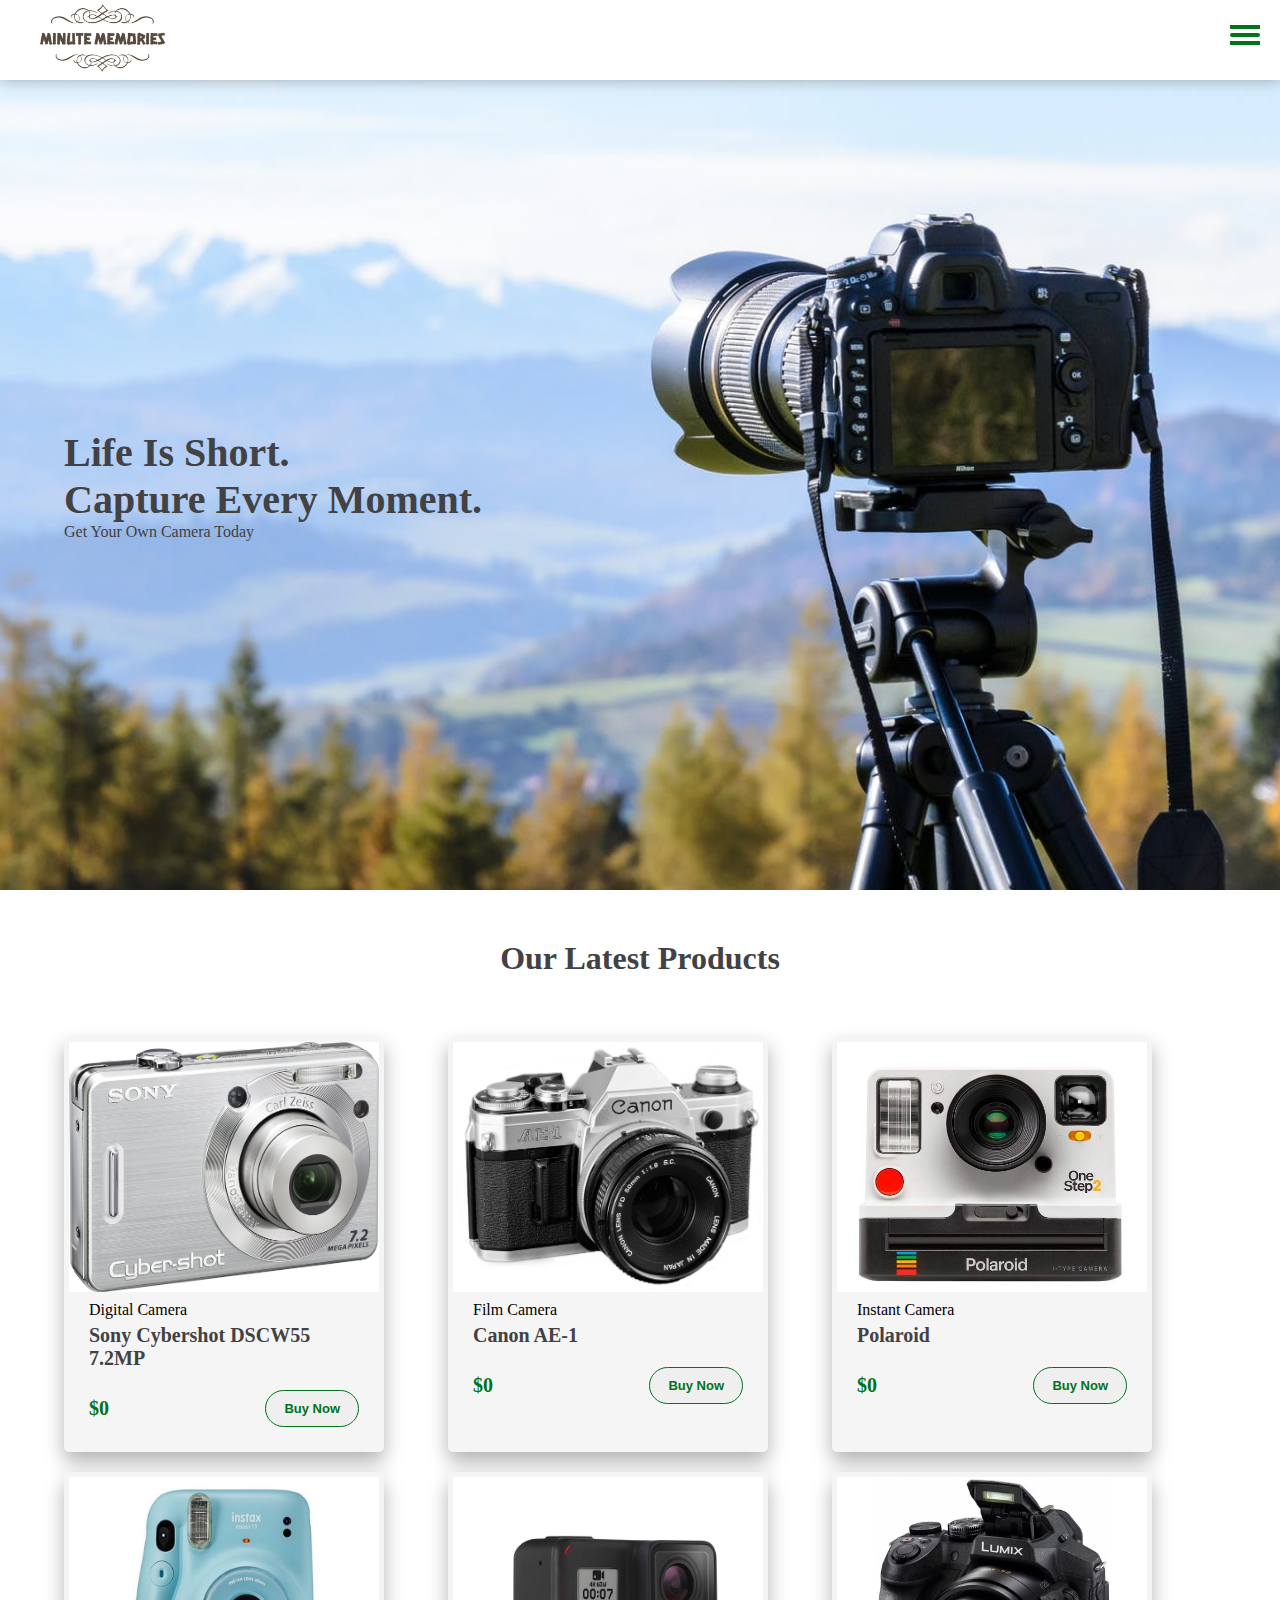
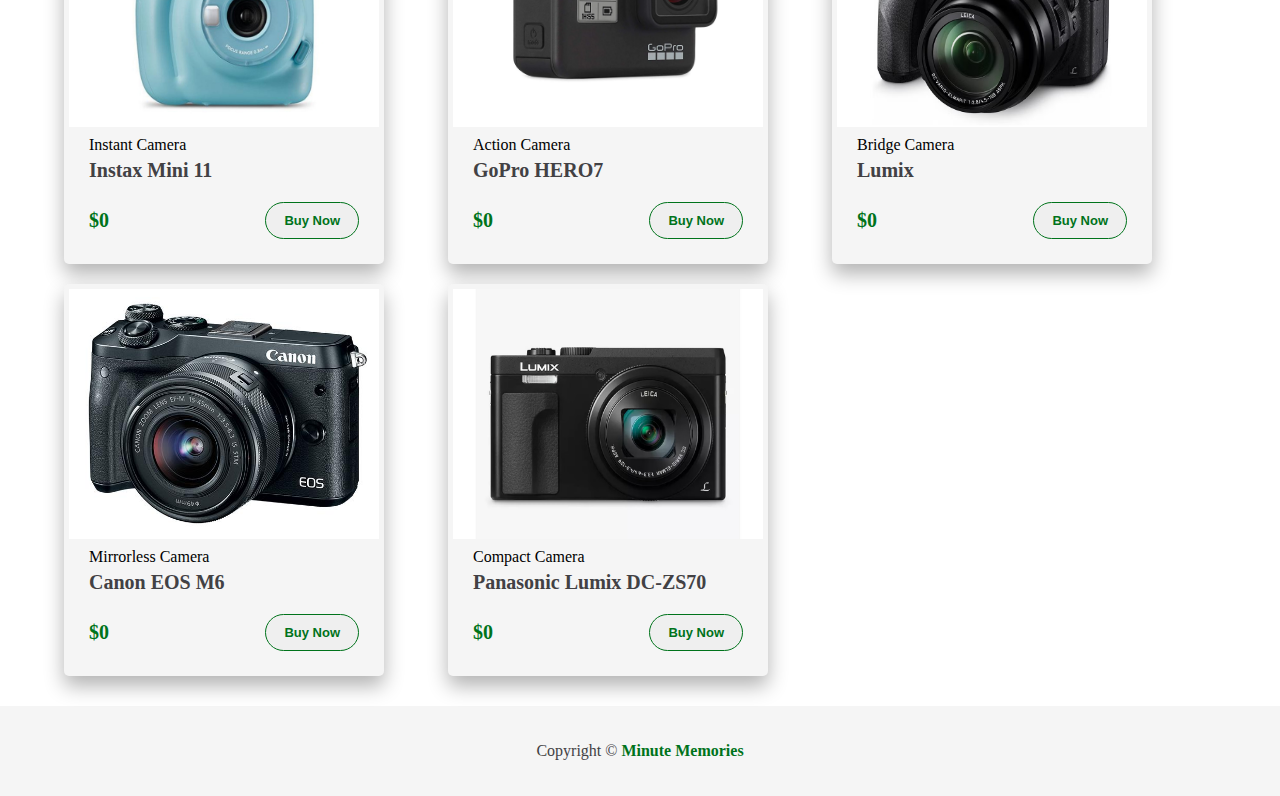
==== index.html @ 8035cac7 "Add files via upload" ====
<!DOCTYPE html>
<html lang="en">
    <head> 
        <meta charset="UTF-8">
        <title>Minute Memories</title>
        <link rel="stylesheet" href="css/style.css">
    </head>
    <body>
        <script src="script.js"></script>
        <nav class="navbar">
            <div class="logo">
                <img src="img/logo.png" width="125px">
            </div>

            <div class="menu">
                <input type="checkbox" id="toggle">
                <div class="hamburger"></div>
                <ul class="menu-items">
                    <li><a href="index.html">Home</a></li>
                    <li><a href="products.html">Products</a></li>
                    <li><a href="about.html">About</a></li>
                    <li><a href="contact.html">Contact</a></li>
                </ul>
            </div>
        </nav>
        
        <section class="content" style="background-image: url('img/nature_view.png');">
            <h1>Life Is Short.<br>Capture Every Moment.</h1>
            <p>Get Your Own Camera Today</p>
        </section>
        
        <h1 class="pheading">Our Latest Products</h1>

        <section class="sec">
            <div class="products">
                
                <!-- card start -->
                <div class="card">
                    <div class="img"><img src="img/sony_cybershot.png" onclick="openModal();currentSlide(1)" class="hover-shadow"></div>
                    <div class="desc">Digital Camera</div>
                    <div class="title">Sony Cybershot DSCW55 7.2MP</div>
                    <div class="box">
                        <div class="price">$0</div>
                        <button class="btn">Buy Now</button>
                    </div>
                </div>
                <!-- card end -->

                <!-- card start -->
                <div class="card">
                    <div class="img"><img src="img/canon_ae.png" onclick="openModal();currentSlide(2)" class="hover-shadow"></div>
                    <div class="desc">Film Camera</div>
                    <div class="title">Canon AE-1</div>
                    <div class="box">
                        <div class="price">$0</div>
                        <button class="btn">Buy Now</button>
                    </div>
                </div>
                <!-- card end -->

                <!-- card start -->
                <div class="card">
                    <div class="img"><img src="img/polaroid.png" onclick="openModal();currentSlide(3)" class="hover-shadow"></div>
                    <div class="desc">Instant Camera</div>
                    <div class="title">Polaroid</div>
                    <div class="box">
                        <div class="price">$0</div>
                        <button class="btn">Buy Now</button>
                    </div>
                </div>
                <!-- card end -->

                <!-- card start -->
                <div class="card">
                    <div class="img"><img src="img/instax.png" onclick="openModal();currentSlide(4)" class="hover-shadow"></div>
                    <div class="desc">Instant Camera</div>
                    <div class="title">Instax Mini 11</div>
                    <div class="box">
                        <div class="price">$0</div>
                        <button class="btn">Buy Now</button>
                    </div>
                </div>
                <!-- card end -->

                <!-- card start -->
                <div class="card">
                    <div class="img"><img src="img/gopro_hero7.png" onclick="openModal();currentSlide(5)" class="hover-shadow"></div>
                    <div class="desc">Action Camera</div>
                    <div class="title">GoPro HERO7</div>
                    <div class="box">
                        <div class="price">$0</div>
                        <button class="btn">Buy Now</button>
                    </div>
                </div>
                <!-- card end -->

                <!-- card start -->
                <div class="card">
                    <div class="img"><img src="img/lumix2.png" onclick="openModal();currentSlide(6)" class="hover-shadow"></div>
                    <div class="desc">Bridge Camera</div>
                    <div class="title">Lumix</div>
                    <div class="box">
                        <div class="price">$0</div>
                        <button class="btn">Buy Now</button>
                    </div>
                </div>
                <!-- card end -->

                <!-- card start -->
                <div class="card">
                    <div class="img"><img src="img/canon_mirrorless.png" onclick="openModal();currentSlide(7)" class="hover-shadow"></div>
                    <div class="desc">Mirrorless Camera</div>
                    <div class="title">Canon EOS M6</div>
                    <div class="box">
                        <div class="price">$0</div>
                        <button class="btn">Buy Now</button>
                    </div>
                </div>
                <!-- card end -->

                <!-- card start -->
                <div class="card">
                    <div class="img"><img src="img/compact_lumix.png" onclick="openModal();currentSlide(8)" class="hover-shadow"></div>
                    <div class="desc">Compact Camera</div>
                    <div class="title">Panasonic Lumix DC-ZS70</div>
                    <div class="box">
                        <div class="price">$0</div>
                        <button class="btn">Buy Now</button>
                    </div>
                </div>
                <!-- card end -->
            </div>
        </section>
        
        <!-- The Modal/Lightbox -->
        <div id="myModal" class="modal">
            <span class="close cursor" onclick="closeModal()">&times;</span>
            <div class="modal-content">

            <div class="slides">
                <div class="numbertext">1 / 8</div>
                <img src="img/sony_cybershot.png" style="width: 100%">
            </div>

            <div class="slides">
                <div class="numbertext">2 / 8</div>
                <img src="img/canon_ae.png" style="width: 100%">
            </div>

            <div class="slides">
                <div class="numbertext">3 / 8</div>
                <img src="img/polaroid.png" style="width: 100%">
            </div>

            <div class="slides">
                <div class="numbertext">4 / 8</div>
                <img src="img/instax.png" style="width: 100%">
            </div>
            
            <div class="slides">
                <div class="numbertext">5 / 8</div>
                <img src="img/gopro_hero7.png" style="width: 100%">
            </div>
            
            <div class="slides">
                <div class="numbertext">6 / 8</div>
                <img src="img/lumix2.png" style="width:100%">
            </div>
            
            <div class="slides">
                <div class="numbertext">7 / 8</div>
                <img src="img/canon_mirrorless.png" style="width:100%">
            </div>
            
            <div class="slides">
                <div class="numbertext">8 / 8</div>
                <img src="img/compact_lumix.png" style="width:100%">
            </div>

            <!-- Next/previous controls -->
            <a class="prev" onclick="plusSlides(-1)">&#10094;</a>
            <a class="next" onclick="plusSlides(1)">&#10095;</a>
            
            </div>
        </div>

        <footer>
            <p>Copyright © <a href="">Minute Memories</a></p>
        </footer>
    </body>
</html>
---- css/style.css ----
* {
    margin: 0;
    padding: 0;
}

body {
    height: 100%;
}

/* Header */

.navbar {
    display: flex;
    align-items: center;
    justify-content: space-between;
    padding: 40px;
    height: 50px;
    box-sizing: border-box;
    background-color: rgb(255, 255, 255);
    
}

/* Dropdown */

.menu {
    position: absolute;
    top: 20px;
    right: 20px;
    width: 30px;
    height: 22px;
}

.hamburger {
    position: absolute;
    top: 50%;
    left: 50%;
    transform: translate(-50%, 50%);
    background: rgb(0, 115, 27);
    width: 100%;
    height: 4px;
    border-radius: 5px;
    z-index: 1;
    transition: 0.3s;
}

.hamburger:before,
.hamburger:after {
    position: absolute;
    content: "";
    width: 100%;
    height: 4px;
    background: rgb(0, 115, 27);
    transition: 0.3s;
}

.hamburger:before {
    top: 8px;
}

.hamburger:after {
    top: -8px;
}

#toggle {
    position: absolute;
    width: 100%;
    height: 100%;
    z-index: 2;
    cursor: pointer;
    opacity: 0;
}

.menu-items {
    position: fixed;
    top: 0;
    right: -300px;
    background: #5f85b0;
    width: 100%;
    max-width: 300px;
    height: 100vh;
    padding-top: 50px;
    transition: 0.5s;
}

.menu-items li {
    list-style-type: none; 
}

.menu-items li a {
    display: block;
    font-family: Arial, Helvetica, sans-serif;
    font-size: 30px;
    text-decoration: none;
    font-weight: 900;
    color: white;
    padding: 15px 20px 15px 100px;
    line-height: 1;
    text-transform: uppercase;
    white-space: nowrap;
    letter-spacing: -1.5px;
    transition: 0.9s;
}

.menu-items li a:hover {
    padding-left: 40px !important;
    transition: 0.3s;
    
}

.menu input:checked ~ .menu-items {
    right: 0;
}

.menu input:checked ~ .menu-items li a {
    padding: 15px 20px 15px 30px;
    
}

.menu input:checked ~ .hamburger,
.menu input:checked ~ .hamburger:before,
.menu input:checked ~ .hamburger:after {
    background: white;
}

.menu input:checked ~ .hamburger:before {
    transform: translate3d( 9px , -4px , 0) rotate(-45deg) scaleX(0.5);
}

.menu input:checked ~ .hamburger:after {
    transform: translate3d( 9px , 4px , 0) rotate(45deg) scaleX(0.5);
}

a {
    text-decoration: none;
    font-weight: bold;
}

p {
    color: #424144;
}

nav {
    width: 100%;
    position: sticky;
    top: 0;
    box-shadow: 0 0 14px rgba(0, 0, 0, 0.3);
}

.content {

    background-size: cover;
    background-repeat: no-repeat;
    padding: 0 5%;
    display: flex;
    flex-direction: column;
    justify-content: center;
    align-items: flex-start;
    color: #424144;
    height: 90vh;
}

.content h1 {
    font-size: 40px;
}

/* About Us section */

.about-content {
    background-size: cover;
    background-repeat: no-repeat;
    
    padding: 0 5%;
    display: flex;
    flex-direction: column;
    justify-content: center;
    align-items:center;
    color: #424144;
    height: 90vh;
    text-align: center;
}

.info-content {
	text-align: center;
	display: grid;
    grid-template-columns: repeat(auto-fit, minmax(320px, 1fr));
}

.card-info {
    padding: 100px;
    box-shadow: 0 4px 8px 0 rgba(0,0,0,0.2);
    transition: 0.3s;
    width: 40%;
    background-color: white;
}

.about-content .card-info h2 {
   font-size: 40px;
}

.about-content .card-info p {
    font-size: 25px;
}

/* Contact section */

.contact-info {
    width: 100%;
    display: flex;
    justify-content: center;
    flex-wrap: wrap;
}

.contact-card {
    position: relative;
    flex: 1;
    max-width: 300px;
    height: 140px;
    background-color: #444;
    margin: 20px;
    cursor: pointer;
    display: flex;
    align-items: center;
    justify-content: center;
}

.icon {
    font-size: 32px;
    color: #ea8685;
    transition: .3s linear;
}

.contact-card:hover .icon {
    transform: scale(4);
    opacity: 0;
}

.card-content h3,
.card-content span {
    position: absolute;
    left: 50%;
    transform: translateX(-50%);
    font-size: 16px;
    opacity: 0;
}

.card-content h3 {
    top: 20px;
    text-transform: uppercase;
    color: #ea8685;
}

.card-content span {
    bottom: 20px;
    color: #fff;
    font-weight: 500;
}

.contact-card:hover h3 {
    opacity: 1;
    top: 46px;
    transition: .3s linear .3s;
}

.contact-card:hover span {
    opacity: 1;
    bottom: 46px;
    transition: .3s linear .3s;
}


@media screen and (max-width:900px) {
    .contact-card{
        flex: 100%;
        max-width: 500px;
    }
}

.pheading {
    text-align: center;
    margin: 50px 0;
    color: #424144;
}

/* Products */

.sec {
    padding: 10px 5%;

}

.products {
    display: grid;
    grid-template-columns: repeat(auto-fit, minmax(320px, 1fr));
}

.products .card {
    width: 310px;
    background: whitesmoke;
    box-shadow: 0 10px 20px rgba(0, 0, 0, 0.3);
    border-radius: 5px;
    padding: 5px;
    margin-bottom: 20px;
}

.products .card img {
    height: 250px;
    width: 100%;

}

.products .card .desc {
    padding: 5px 20px;
}

.products .card .title {
    font-weight: 900;
    font-size: 20px;
    color: #424144;
    padding: 0 20px;
}

.products .card .box {
    display: flex;
    justify-content: space-between;
    align-items: center;
    padding: 20px;
    
}

.products .card .box .price {
    color: rgb(0, 115, 27);
    font-size: 20px;
    font-weight: bold;
}

.products .card .box .btn {
    font-size: 13px;
    color: rgb(0, 115, 27);
    padding: 10px 18px;
    font-weight: 900;
    border: 1px solid rgb(0, 115, 27);
    border-radius: 20px;
}

.products .card .box .btn:hover {
    cursor: pointer;
    background-color: rgb(0, 115, 27);
    color: whitesmoke;
}


/* Slideshow */


.products:after {
    content: "";
    display: table;
    clear: both;
}
  
  /* Modal background */
.modal {
    display: none;
    position: fixed;
    z-index: 1;
    padding-top: 100px;
    left: 0;
    top: 0;
    width: 100%;
    height: 100%;
    overflow: auto;
    background-color: rgba(0, 0, 0, 0.85);
}
  
/* Modal content "image" */

.modal-content {
    position: relative;
    margin: auto;
    padding: 0;
    height: 750px;
    width: 100%;
    max-width: 930px;
}

.close {
    color: white;
    position: absolute;
    top: 10px;
    right: 25px;
    font-size: 35px;
    font-weight: bold;
  }
  
.close:hover,
.close:focus {
    color: #999;
    text-decoration: none;
    cursor: pointer;
}
  
/* Hide slides by default */

.slides {
    display: none;
}
  
.prev,
.next {
    background-color: rgba(0, 0, 0, 0.8);
    cursor: pointer;
    position: absolute;
    top: 50%;
    width: auto;
    padding: 16px;
    margin-top: -50px;
    color: white;
    font-weight: bold;
    font-size: 20px;
    transition: 0.6s ease;
    border-radius: 0 50px 50px 0;
    user-select: none;
    -webkit-user-select: none;
}
  
.next {
    right: 0;
    border-radius: 50px 0 0 50px;
}
  
.prev:hover,
.next:hover {
    background-color: rgba(0, 0, 0, 0.8);
}
  
/* Current modal */

.numbertext {
    color: black;
    font-size: 20px;
    padding: 8px 12px;
    position: absolute;
    top: 0;
}
  
img.hover-shadow {
    transition: 0.3s;
}
  
.hover-shadow:hover {
    box-shadow: 0 4px 8px 0 rgba(0, 0, 0, 0.2), 0 6px 20px 0 rgba(0, 0, 0, 0.19);
}


/* footer */

footer {
    background-color: whitesmoke;
    height: 10vh;
}

footer p {
    text-align: center;
    line-height: 10vh;
}

footer p a {
    text-decoration: none;
    color: rgb(0, 115, 27);
    font-weight: bold;
}
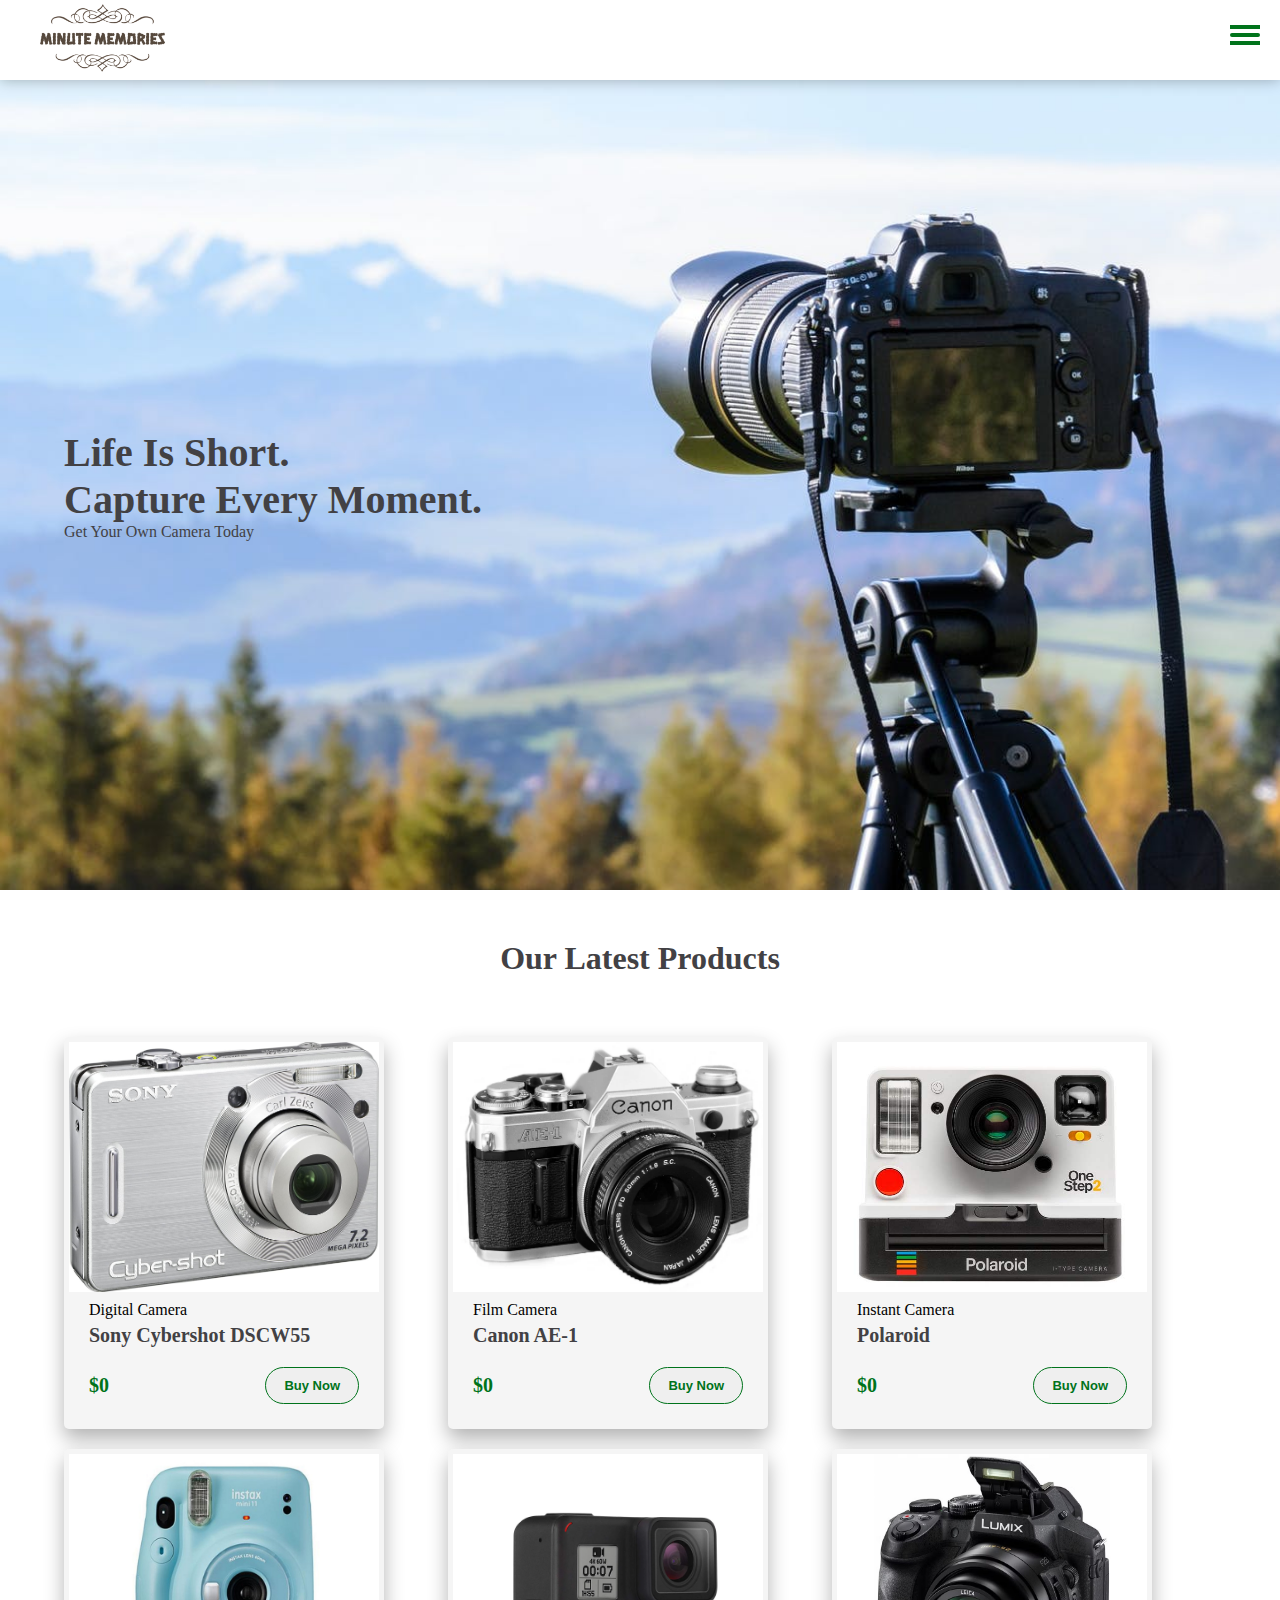
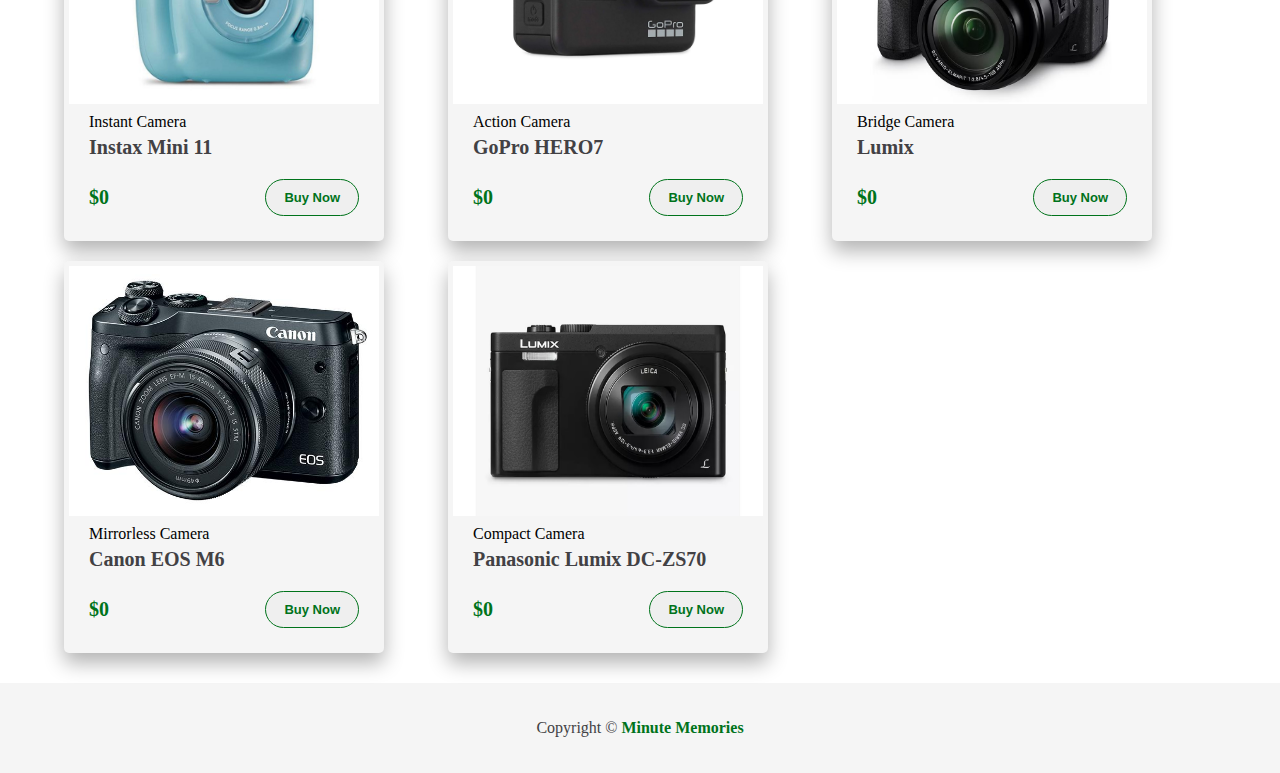
==== commit e94edaae: "products img" ====
--- a/index.html
+++ b/index.html
@@ -38,7 +38,7 @@
                 <div class="card">
                     <div class="img"><img src="img/sony_cybershot.png" onclick="openModal();currentSlide(1)" class="hover-shadow"></div>
                     <div class="desc">Digital Camera</div>
-                    <div class="title">Sony Cybershot DSCW55 7.2MP</div>
+                    <div class="title">Sony Cybershot DSCW55</div>
                     <div class="box">
                         <div class="price">$0</div>
                         <button class="btn">Buy Now</button>
--- a/css/style.css
+++ b/css/style.css
@@ -211,7 +211,7 @@
 }
 
 .contact-card {
-    position: relative;
+    
     flex: 1;
     max-width: 300px;
     height: 140px;
